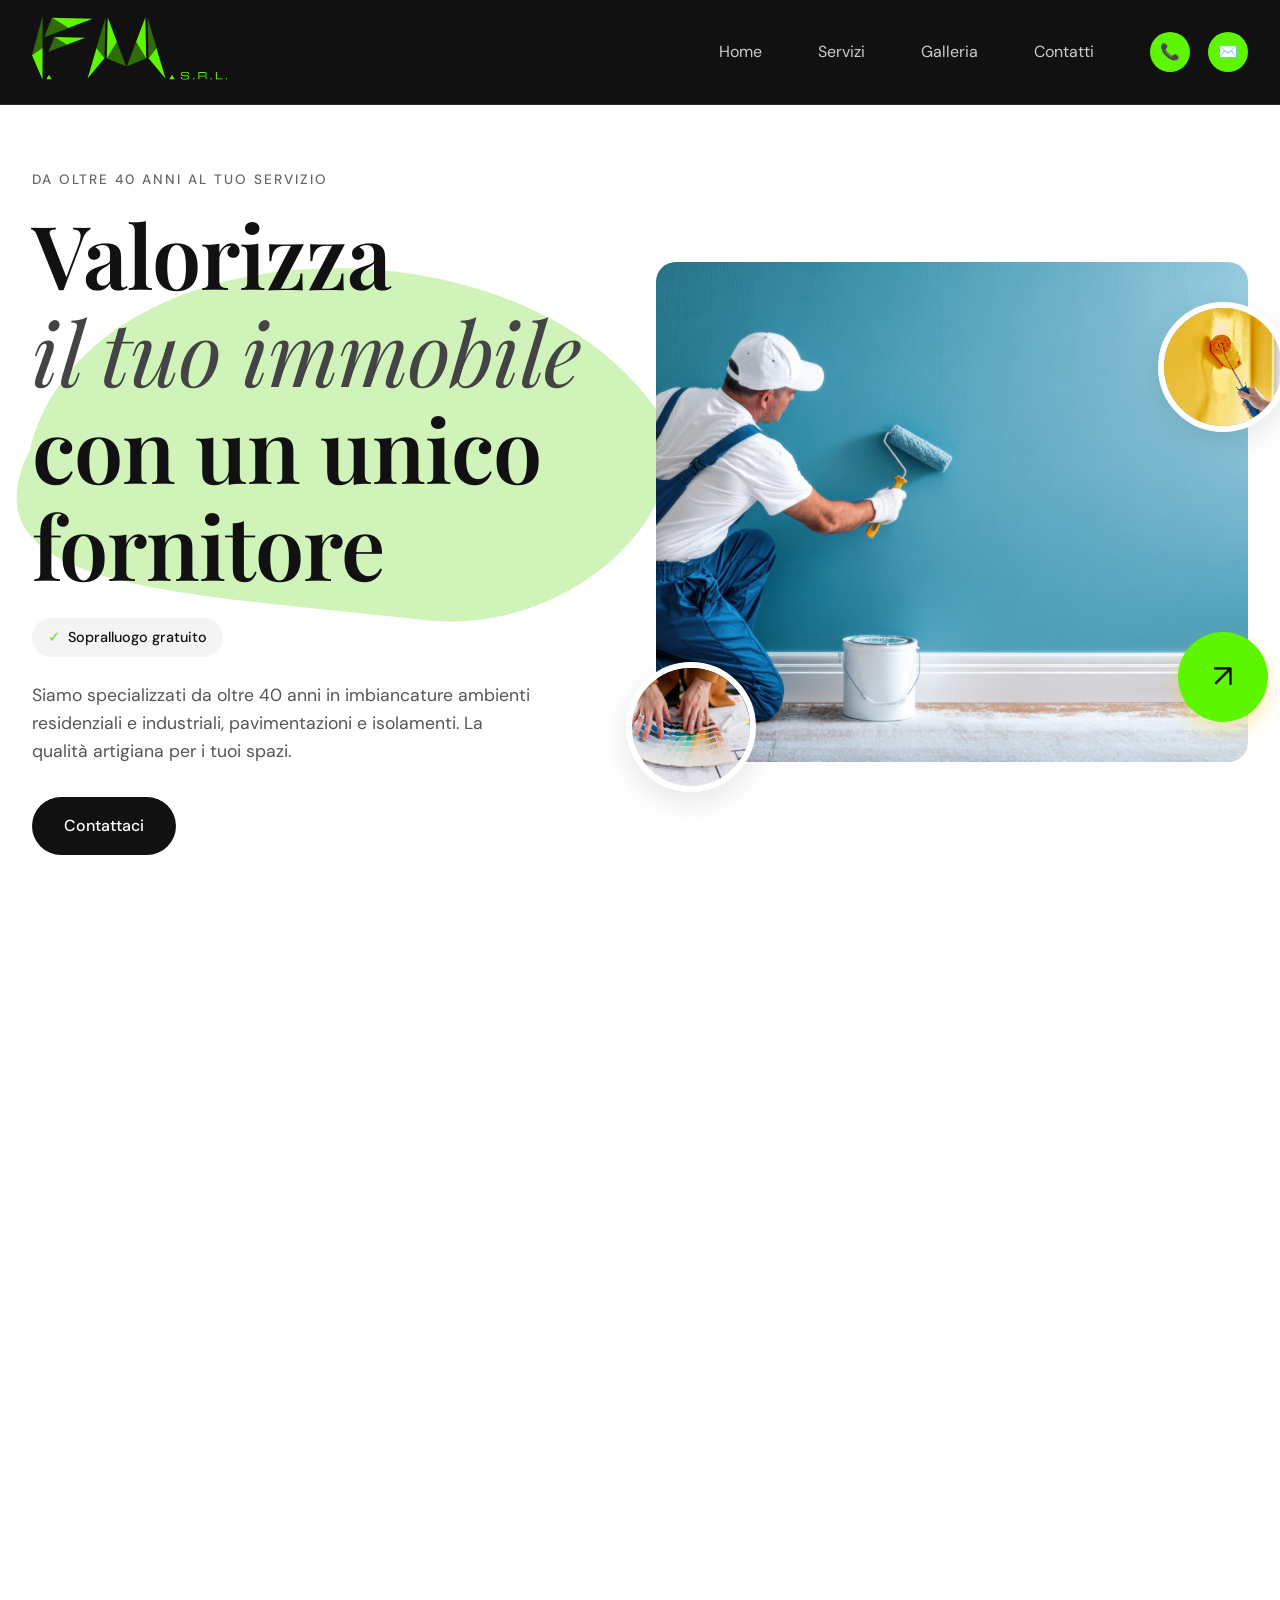
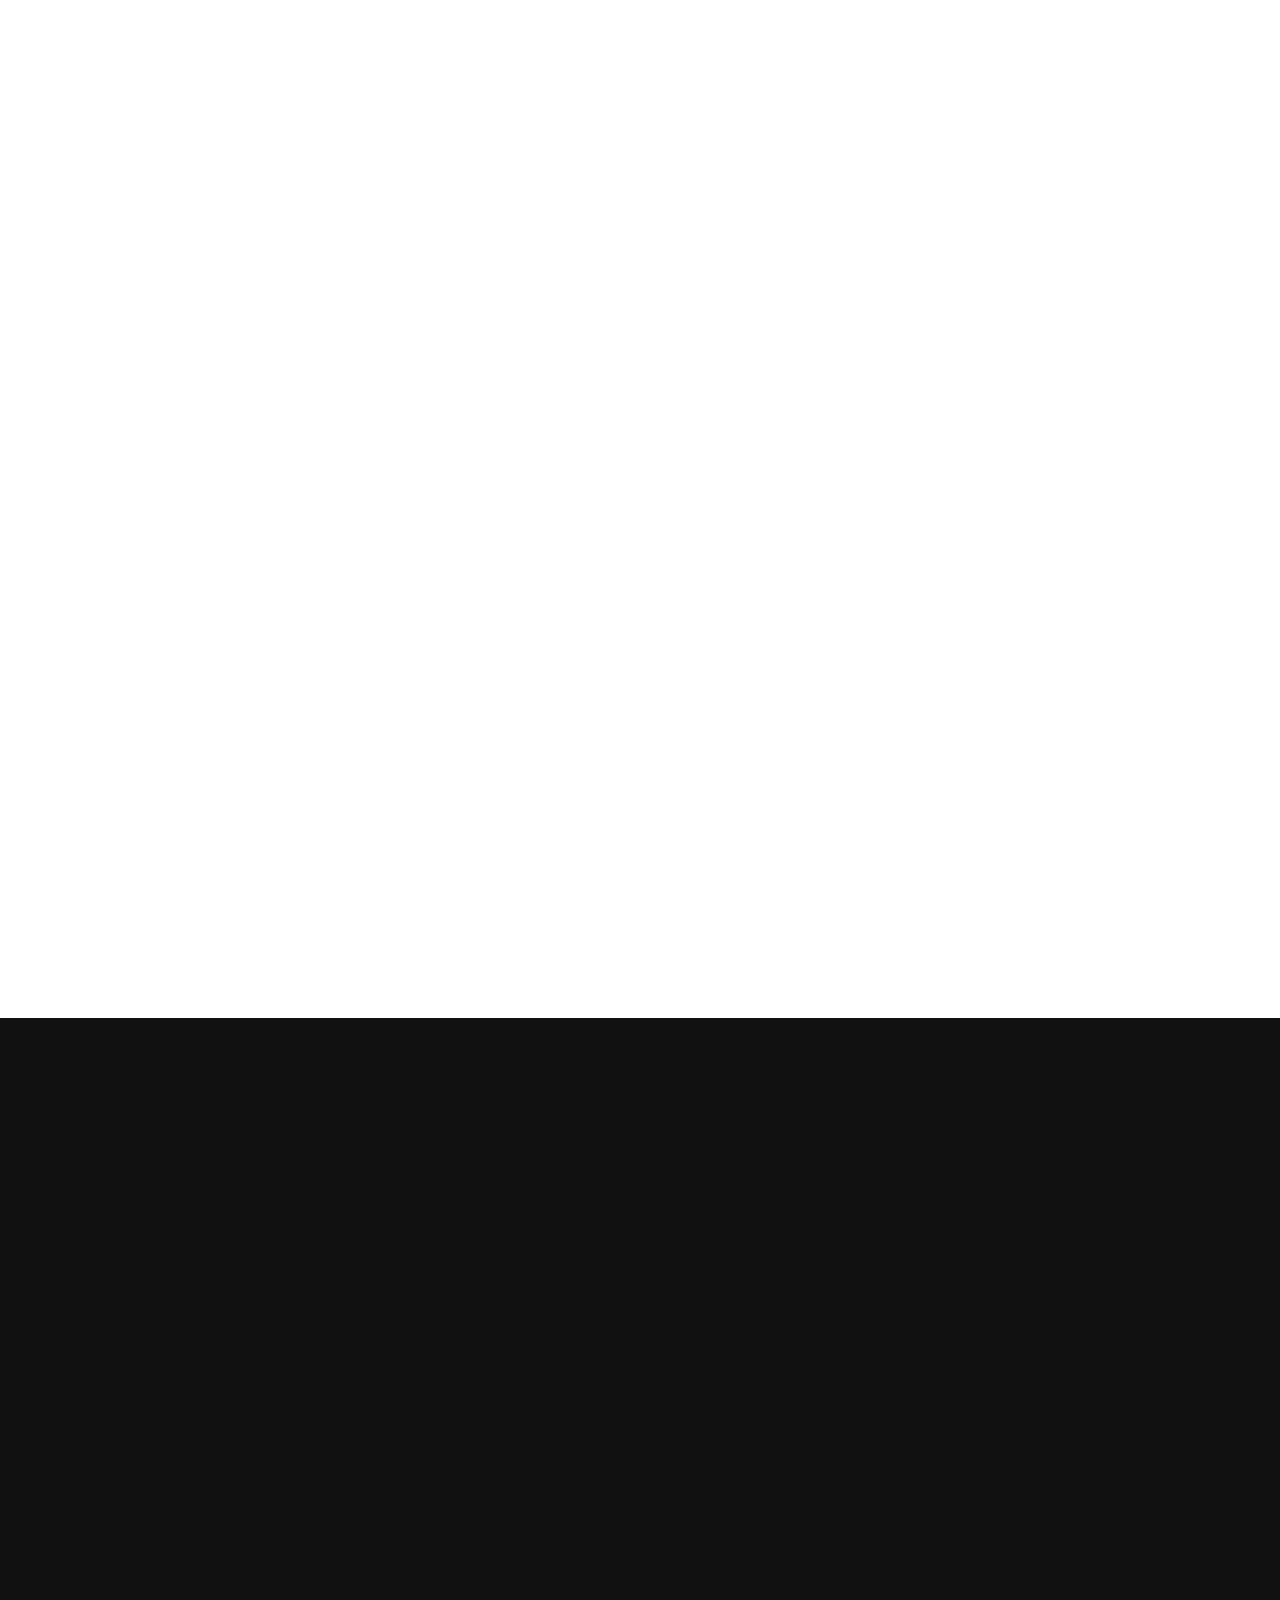
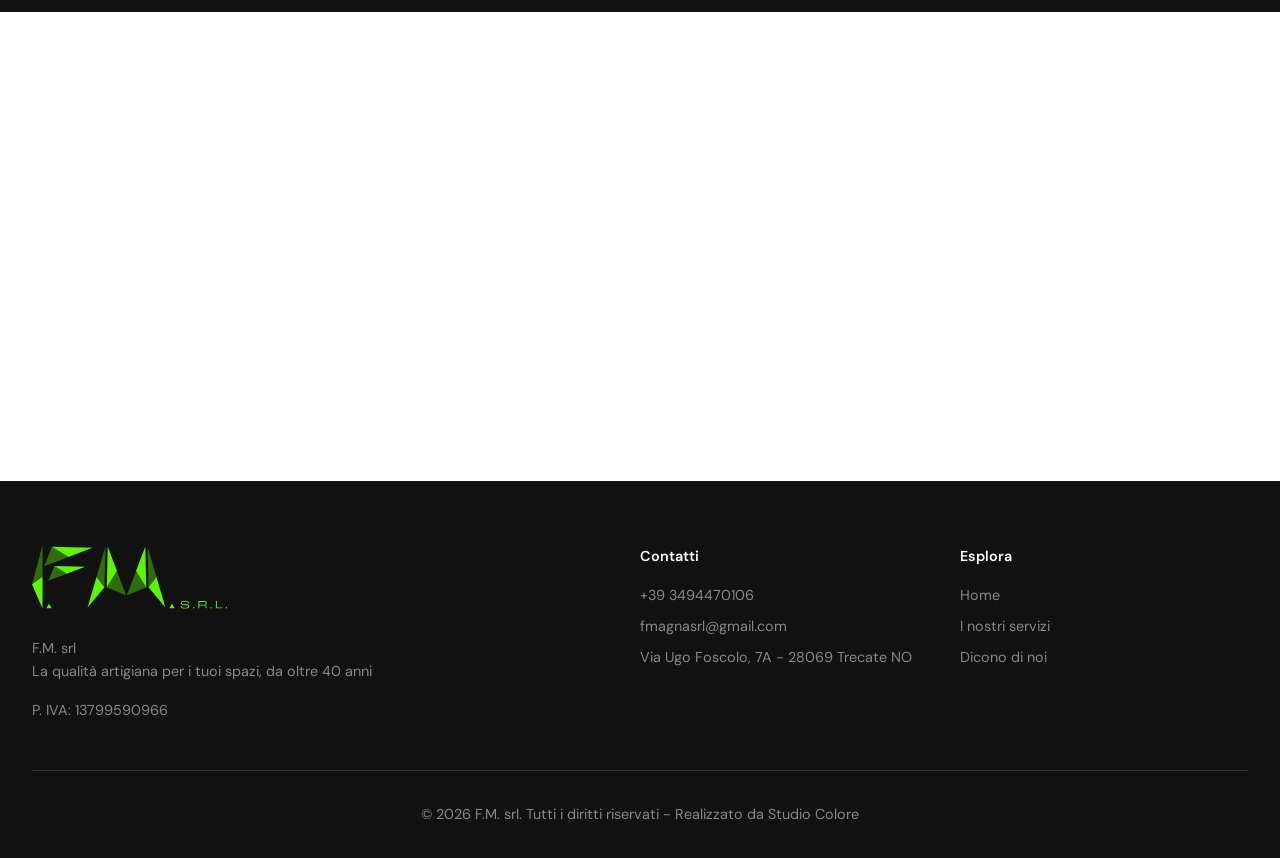
==== index.html @ 077f5f1c "nuovo commit" ====
<!doctype html>
<html lang="it">
  <head>
    <meta charset="UTF-8" />
    <meta name="viewport" content="width=device-width, initial-scale=1.0" />
    <title>F.M. - Ristrutturazioni e Imbiancature</title>
    <!-- Favicon standard (browser tab + bookmark) -->
    <link rel="icon" type="image/png" href="public/favicon.png" sizes="32x32" />
    <link rel="icon" type="image/png" href="public/favicon.png" sizes="16x16" />

    <!-- Fallback legacy -->
    <link rel="shortcut icon" href="public/favicon.png" />

    <!-- Apple iOS (icona quando aggiunto alla Home) -->
    <link rel="apple-touch-icon" href="public/favicon.png" />

    <!-- Apple meta -->
    <meta name="apple-mobile-web-app-capable" content="yes" />
    <meta name="apple-mobile-web-app-status-bar-style" content="default" />
    <meta name="apple-mobile-web-app-title" content="FM GROUP" />

    <!-- Android / Chrome -->
    <link
      rel="icon"
      type="image/png"
      sizes="192x192"
      href="public/favicon.png"
    />
    <link
      rel="icon"
      type="image/png"
      sizes="512x512"
      href="public/favicon.png"
    />

    <!-- Theme color (barra browser mobile) -->
    <meta name="theme-color" content="#ffffff" />

    <link rel="og" href="public/favicon.png" />

    <link rel="preconnect" href="https://fonts.googleapis.com" />
    <link rel="preconnect" href="https://fonts.gstatic.com" crossorigin />
    <link
      href="https://fonts.googleapis.com/css2?family=DM+Sans:opsz,wght@9..40,400;500;700&family=Playfair+Display:ital,wght@0,400;0,600;0,700;1,400;1,600&display=swap"
      rel="stylesheet"
    />
    <link rel="stylesheet" href="style.css" />
  </head>
  <body>
    <nav>
      <div class="container nav-inner">
        <a href="">
          <img src="public/logo.svg" style="height: 64px" />
        </a>

        <button class="menu-toggle" id="menu-toggle" aria-label="Apri menu">
          <span></span>
          <span></span>
          <span></span>
        </button>

        <div class="nav-content" id="nav-content">
          <ul class="nav-links">
            <li><a href="">Home</a></li>
            <li><a href="#servizi">Servizi</a></li>
            <li><a href="galleria/">Galleria</a></li>
            <li><a href="contatti/">Contatti</a></li>
          </ul>
          <div class="nav-contact">
            <a href="tel:+393494470106" class="icon-link" aria-label="Chiama"
              >📞</a
            >
            <a
              href="mailto:fmagnasrl@gmail.com"
              class="icon-link"
              aria-label="Email"
              >✉️</a
            >
          </div>
        </div>
      </div>
    </nav>

    <header class="hero" id="home">
      <div class="container hero-grid">
        <div class="hero-content fade-in-up">
          <svg
            class="brushstroke"
            viewBox="0 0 500 300"
            xmlns="http://www.w3.org/2000/svg"
          >
            <path
              fill="var(--mint)"
              d="M40,150 C80,-10 380,-20 480,120 C520,180 430,280 320,270 C150,250 -10,250 40,150 Z"
              opacity="0.4"
            />
          </svg>

          <span class="label">Da oltre 40 anni al tuo servizio</span>
          <h1>
            Valorizza<br /><i>il tuo immobile</i><br />con un unico fornitore
          </h1>

          <div class="badge">
            <span class="badge-check">✓</span> Sopralluogo gratuito
          </div>

          <p class="hero-sub">
            Siamo specializzati da oltre 40 anni in imbiancature ambienti
            residenziali e industriali, pavimentazioni e isolamenti. La qualità
            artigiana per i tuoi spazi.
          </p>

          <a href="#contatti" class="btn">Contattaci</a>
        </div>

        <div
          class="hero-image-wrapper fade-in-up"
          style="transition-delay: 0.2s"
        >
          <img
            src="public/hero-main.jpg"
            alt="Imbianchino al lavoro"
            class="hero-img-main"
            loading="lazy"
          />

          <img
            src="public/image-circle.jpg"
            alt="Pennelli da pittura"
            class="circle-img circle-1"
            loading="lazy"
          />
          <img
            src="public/hero-main-2.jpg"
            alt="Mazzette colori"
            class="circle-img circle-2"
            loading="lazy"
          />

          <a href="#servizi" class="cta-circle">↗</a>
        </div>
      </div>
    </header>

    <section class="services section-padding" id="servizi">
      <div class="container">
        <span class="label fade-in-up">Le nostre competenze</span>
        <h2
          class="serif fade-in-up"
          style="font-size: 2.5rem; margin-bottom: 1rem"
        >
          Servizi su misura per te
        </h2>

        <div class="services-grid">
          <div class="service-card fade-in-up" style="transition-delay: 0.1s">
            <img
              src="public/imbiancamenti.jpeg"
              alt="Imbiancature interni e esterni"
              style="
                display: block;
                width: 100%;
                aspect-ratio: 16/ 9;
                object-fit: cover;
                border-radius: 8px;
                margin-bottom: 1rem;
              "
            />
            <h3>Imbiancature interni e esterni</h3>
            <p>
              Estetica e protezione per abitazioni, uffici e capannoni.
              Utilizziamo vernici di alta qualità e tecniche all'avanguardia.
            </p>
          </div>
          <div class="service-card fade-in-up" style="transition-delay: 0.2s">
            <img
              src="public/resina.jpeg"
              alt="Pavimenti in resina e legno"
              style="
                display: block;
                width: 100%;
                aspect-ratio: 16/ 9;
                object-fit: cover;
                border-radius: 8px;
                margin-bottom: 1rem;
              "
            />
            <h3>Pavimenti in resina e legno</h3>
            <p>
              Legno, laminato o resine all'avanguardia. Soluzioni durevoli ed
              esteticamente perfette per rinnovare ogni ambiente.
            </p>
          </div>
          <div class="service-card fade-in-up" style="transition-delay: 0.3s">
            <img
              src="public/isolamenti.jpeg"
              alt="Cappotti e isolamenti"
              style="
                display: block;
                width: 100%;
                aspect-ratio: 16/ 9;
                object-fit: cover;
                border-radius: 8px;
                margin-bottom: 1rem;
              "
            />
            <h3>Cappotti e isolamenti</h3>
            <p>
              Riduci i consumi e aumenta il comfort abitativo. Interventi mirati
              di isolamento termico e acustico per il massimo risparmio.
            </p>
          </div>
        </div>
      </div>
    </section>

    <section class="how-we-work section-padding">
      <div class="container">
        <h2
          class="serif fade-in-up"
          style="font-size: 3rem; margin-bottom: 1rem"
        >
          Come lavoriamo
        </h2>

        <div class="steps-container">
          <div class="step-row fade-in-up">
            <div class="step-label-col">1</div>
            <div class="step-title-col">
              <img src="public/handshake.svg" alt="Consulenza" loading="lazy" />
              <h3>Sopralluogo gratuito</h3>
            </div>
            <div class="step-desc-col">
              <p>
                Incontriamo i clienti per comprendere a fondo le loro esigenze,
                valutare gli spazi e proporre le migliori soluzioni estetiche e
                funzionali.
              </p>
            </div>
          </div>

          <div class="step-row fade-in-up">
            <div class="step-label-col">2</div>
            <div class="step-title-col">
              <img src="public/paper.svg" alt="Preventivo" loading="lazy" />
              <h3>Preventivo trasparente</h3>
            </div>
            <div class="step-desc-col">
              <p>
                Forniamo una stima dettagliata dei costi e delle tempistiche,
                senza sorprese, garantendo chiarezza fin dal primo documento.
              </p>
            </div>
          </div>

          <div class="step-row fade-in-up">
            <div class="step-label-col">3</div>
            <div class="step-title-col">
              <img src="public/painter.svg" alt="Lavorazione" loading="lazy" />
              <h3>Lavorazione professionale</h3>
            </div>
            <div class="step-desc-col">
              <p>
                Il nostro team di esperti artigiani esegue i lavori utilizzando
                materiali premium e tecniche certificate per un risultato
                durevole.
              </p>
            </div>
          </div>

          <div class="step-row fade-in-up">
            <div class="step-label-col">4</div>
            <div class="step-title-col">
              <img
                src="public/broom.svg"
                alt="Cantiere pulito"
                loading="lazy"
              />
              <h3>Cantiere pulito e puntuale</h3>
            </div>
            <div class="step-desc-col">
              <p>
                Rispettiamo i tempi di consegna concordati e ci assicuriamo di
                lasciare gli ambienti perfettamente puliti e pronti da vivere.
              </p>
            </div>
          </div>
        </div>
      </div>
    </section>

    <section class="testimonials section-padding" id="dicono-di-noi">
      <div class="container">
        <div class="test-header fade-in-up">
          <div>
            <span class="label" style="color: var(--yellow)"
              >Testimonianze</span
            >
            <h2>Oltre 40 anni di soddisfazione</h2>
          </div>
          <div class="carousel-nav">
            <button class="carousel-btn" id="prev-btn">←</button>
            <button class="carousel-btn" id="next-btn">→</button>
          </div>
        </div>

        <div class="carousel-viewport fade-in-up">
          <div class="carousel-track" id="testimonial-track">
            <div class="testimonial-card">
              <div class="test-inner">
                <div class="stars">⭐⭐⭐⭐⭐</div>
                <p class="quote">
                  "Professionalità incredibile. Hanno ristrutturato il nostro
                  ufficio nei tempi stabiliti. Finiture perfette e cantiere
                  lasciato in condizioni immacolate."
                </p>
                <div class="client-info">
                  <img
                    src="https://images.unsplash.com/photo-1500648767791-00dcc994a43e?w=80&auto=format&fit=crop&crop=face"
                    alt="Marco R."
                    loading="lazy"
                  />
                  <h4>Marco R.</h4>
                </div>
              </div>
            </div>
            <div class="testimonial-card">
              <div class="test-inner">
                <div class="stars">⭐⭐⭐⭐⭐</div>
                <p class="quote">
                  "Ho chiamato FM Group per il cappotto termico della mia
                  villetta. Risultato eccellente, personale gentile e sempre
                  disponibile a spiegare i dettagli tecnici."
                </p>
                <div class="client-info">
                  <img
                    src="https://images.unsplash.com/photo-1494790108377-be9c29b29330?w=80&auto=format&fit=crop&crop=face"
                    alt="Giulia B."
                    loading="lazy"
                  />
                  <h4>Giulia B.</h4>
                </div>
              </div>
            </div>
            <div class="testimonial-card">
              <div class="test-inner">
                <div class="stars">⭐⭐⭐⭐⭐</div>
                <p class="quote">
                  "Hanno rifatto tutto il pavimento in resina del nostro locale
                  commerciale. Il lavoro è impeccabile e dona una luce
                  completamente nuova all'ambiente."
                </p>
                <div class="client-info">
                  <img
                    src="https://images.unsplash.com/photo-1507003211169-0a1dd7228f2d?w=80&auto=format&fit=crop&crop=face"
                    alt="Alessandro M."
                    loading="lazy"
                  />
                  <h4>Alessandro M.</h4>
                </div>
              </div>
            </div>
            <div class="testimonial-card">
              <div class="test-inner">
                <div class="stars">⭐⭐⭐⭐⭐</div>
                <p class="quote">
                  "Dall'imbiancatura alle finiture in cartongesso, un unico
                  interlocutore che ha risolto ogni problema. Prezzi onesti e
                  massima trasparenza."
                </p>
                <div class="client-info">
                  <img
                    src="https://images.unsplash.com/photo-1500648767791-00dcc994a43e?w=80&auto=format&fit=crop&crop=face"
                    alt="Luca F."
                    loading="lazy"
                  />
                  <h4>Luca F.</h4>
                </div>
              </div>
            </div>
          </div>
        </div>
      </div>
    </section>

    <section class="closing-cta fade-in-up" id="contatti">
      <div class="container">
        <h2 class="serif">
          Hai un progetto in mente?<br />Partiamo da un sopralluogo gratuito
        </h2>
        <a href="contatti/" class="btn">Contattaci subito</a>
      </div>
    </section>

    <footer>
      <div class="container">
        <div class="footer-grid">
          <div class="footer-brand">
            <a href="" class="footer-logo">
              <img src="public/logo.svg" style="height: 64px" />
            </a>
            <p>
              F.M. srl<br />La qualità artigiana per i tuoi spazi, da oltre 40
              anni
            </p>
            <p style="margin-top: 1rem">P. IVA: 13799590966</p>
          </div>
          <div class="footer-links">
            <h4>Contatti</h4>
            <ul>
              <li><a href="tel:+393494470106">+39 3494470106</a></li>
              <li>
                <a href="mailto:fmagnasrl@gmail.com"
                  >fmagnasrl@gmail.com</a
                >
              </li>
              <li>
                <a
                  href="https://maps.app.goo.gl/CNxugdj95UUibFBq8"
                  target="_blank"
                >
                  Via Ugo Foscolo, 7A - 28069 Trecate NO
                </a>
              </li>
            </ul>
          </div>
          <div class="footer-links">
            <h4>Esplora</h4>
            <ul>
              <li><a href="">Home</a></li>
              <li><a href="#servizi">I nostri servizi</a></li>
              <li><a href="#dicono-di-noi">Dicono di noi</a></li>
            </ul>
          </div>
        </div>
        <div class="footer-bottom">
          <p>
            &copy; 2026 F.M. srl. Tutti i diritti riservati - Realizzato da
            <a href="https://www.studiocolore.it" target="_blank"
              >Studio Colore</a
            >
          </p>
        </div>
      </div>
    </footer>

    <script src="script.js"></script>
  </body>
</html>
---- style.css ----
:root {
  --yellow: #5ef500;
  --black: #111111;
  --mint: hsl(97, 70%, 60%);
  --gray: #f4f4f4;
  --white: #ffffff;
  --font-heading: "Playfair Display", serif;
  --font-body: "DM Sans", sans-serif;
  --transition: all 0.3s ease;
}

* {
  margin: 0;
  padding: 0;
  box-sizing: border-box;
}

html {
  scroll-behavior: smooth;
}

body {
  font-family: var(--font-body);
  color: var(--black);
  background-color: var(--white);
  line-height: 1.6;
  overflow-x: hidden;
}

a {
  text-decoration: none;
  color: inherit;
}

ul {
  list-style: none;
}

/* Typography */
h1,
h2,
h3,
h4,
.serif {
  font-family: var(--font-heading);
  font-weight: 600;
}
h2 {
  line-height: 1;
}
h3 {
  line-height: 1.3;
}

.label {
  text-transform: uppercase;
  letter-spacing: 2px;
  font-size: 0.85rem;
  color: #666;
  font-weight: 500;
  margin-bottom: 1rem;
  display: block;
}

/* Buttons & Badges */
.btn {
  display: inline-block;
  padding: 1rem 2rem;
  background-color: var(--black);
  color: var(--white);
  border-radius: 50px;
  font-weight: 500;
  transition: var(--transition);
  cursor: pointer;
  border: none;
}

.btn:hover {
  background-color: #333;
  transform: translateY(-2px);
}

.badge {
  display: inline-flex;
  align-items: center;
  gap: 0.5rem;
  background-color: var(--gray);
  padding: 0.5rem 1rem;
  border-radius: 50px;
  font-size: 0.9rem;
  font-weight: 500;
}

.badge-check {
  color: var(--mint);
  font-weight: bold;
}

/* Layout Utility */
.container {
  max-width: 1300px;
  margin: 0 auto;
  padding: 0 2rem;
}

.section-padding {
  padding: 3rem 0;
}

/* Animations */
.fade-in-up {
  opacity: 0;
  transform: translateY(30px);
  transition:
    opacity 0.8s ease-out,
    transform 0.8s ease-out;
}

.fade-in-up.is-visible {
  opacity: 1;
  transform: translateY(0);
}

/* 1. NAVBAR */
nav {
  padding: 1rem 0;
  border-bottom: 1px solid #2a2a2a;
  background-color: var(--black);
  position: sticky;
  top: 0;
  z-index: 100;
}

.nav-inner {
  display: flex;
  justify-content: space-between;
  align-items: center;
}

.logo {
  font-family: var(--font-heading);
  font-size: 1.8rem;
  font-weight: 700;
  letter-spacing: -1px;
  color: var(--white);
}

/* Layout Navigazione (Desktop) */
.nav-content {
  display: flex;
  align-items: center;
  gap: 3.5rem;
}

.nav-links {
  display: flex;
  gap: 3.5rem;
  align-items: center;
  color: #cccccc;
}

.nav-links a {
  color: #cccccc;
  transition: var(--transition);
}

.nav-links a:hover {
  color: var(--white);
}

.nav-contact {
  display: flex;
  gap: 1.125rem;
}

/* Pulsante Hamburger (Nascosto su Desktop) */
.menu-toggle {
  display: none;
  flex-direction: column;
  justify-content: space-between;
  width: 30px;
  height: 20px;
  background: transparent;
  border: none;
  cursor: pointer;
  z-index: 1000;
}

.menu-toggle span {
  width: 100%;
  height: 2px;
  background-color: var(--white);
  transition: all 0.3s ease;
  border-radius: 2px;
}

.icon-link {
  width: 40px;
  height: 40px;
  border-radius: 50%;
  background-color: var(--yellow);
  display: flex;
  align-items: center;
  justify-content: center;
  transition: var(--transition);
  color: var(--white);
}

.icon-link:hover {
  background-color: var(--yellow);
  color: var(--black);
}

/* 2. HERO */
.hero {
  padding: 4rem 0 6rem;
  overflow: hidden;
}

.hero-grid {
  display: grid;
  grid-template-columns: 1fr;
  gap: 4rem;
  align-items: center;
}

.hero-content {
  position: relative;
  z-index: 2;
}

.brushstroke {
  position: absolute;
  top: 10%;
  left: -10%;
  width: 120%;
  height: auto;
  z-index: -1;
  pointer-events: none;
}

.hero h1 {
  font-size: 3.5rem;
  line-height: 1.1;
  margin-bottom: 1.5rem;
  letter-spacing: -1px;
}

.hero h1 i {
  font-weight: 400;
  color: #444;
}

.hero-sub {
  font-size: 1.1rem;
  color: #555;
  margin: 1.5rem 0 2rem;
  max-width: 500px;
}

.hero-image-wrapper {
  position: relative;
  height: 500px;
  z-index: 2;
}

.hero-img-main {
  width: 100%;
  height: 100%;
  object-fit: cover;
  border-radius: 20px;
}

.circle-img {
  position: absolute;
  width: 130px;
  height: 130px;
  border-radius: 50%;
  object-fit: cover;
  border: 6px solid var(--white);
  box-shadow: 0 10px 30px rgba(0, 0, 0, 0.1);
}

.circle-1 {
  bottom: -30px;
  left: -30px;
}

.circle-2 {
  top: 40px;
  right: -40px;
}

.cta-circle {
  position: absolute;
  bottom: 40px;
  right: -20px;
  width: 90px;
  height: 90px;
  background-color: var(--yellow);
  border-radius: 50%;
  display: flex;
  align-items: center;
  justify-content: center;
  font-size: 2rem;
  text-decoration: none;
  color: var(--black);
  transition: var(--transition);
  box-shadow: 0 10px 20px rgba(245, 200, 0, 0.3);
}

.cta-circle:hover {
  transform: scale(1.1) rotate(15deg);
}

/* 3. WHO WE ARE */
.who-we-are {
  border-top: 1px solid #eaeaea;
}

.stats-grid {
  display: grid;
  grid-template-columns: 1fr;
  gap: 3rem;
}

.who-text p {
  font-size: 1.1rem;
  color: #444;
  margin-bottom: 1rem;
}

.stats-number {
  font-family: var(--font-heading);
  font-size: 6rem;
  line-height: 1;
  color: var(--yellow);
  margin-bottom: 0.5rem;
}

/* 4. SERVICES */
.services-grid {
  display: grid;
  grid-template-columns: 1fr;
  gap: 1.5rem;
  margin-top: 3rem;
}

.service-card {
  background-color: var(--gray);
  padding: 2.5rem 2rem;
  border-radius: 16px;
  transition: var(--transition);
  flex: 1;
}

.service-card:hover {
  background-color: var(--mint);
  transform: translateY(-5px);
}

.service-icon {
  font-size: 2.5rem;
  margin-bottom: 1.5rem;
  display: block;
}

.service-card h3 {
  font-size: 1.4rem;
  margin: 1rem 0;
}

.service-card p {
  color: #555;
  font-size: 0.95rem;
}

.service-badge {
  display: inline-flex;
  align-items: center;
  gap: 0.4rem;
  font-size: 0.8rem;
  background: rgba(255, 255, 255, 0.7);
  padding: 0.3rem 0.8rem;
  border-radius: 20px;
}

.service-badge span {
  color: #008b74;
}

/* 5. FULL WIDTH IMAGE */
/* .full-width-band {
  width: 100%;
  height: 400px;
  margin: 4rem 0;
}

.full-width-band img {
  width: 100%;
  height: 100%;
  object-fit: cover;
} */

/* 6. HOW WE WORK */
.steps-container {
  margin-top: 3rem;
}

.step-row {
  display: grid;
  grid-template-columns: 1fr;
  gap: 1.5rem;
  padding: 2.5rem 0;
  border-bottom: 1px solid #eaeaea;
  align-items: center;
}

.step-row:first-child {
  border-top: 1px solid #eaeaea;
}

.step-label-col {
  color: var(--yellow);
  font-size: 5rem;
  font-weight: 600;
}

.step-title-col {
  display: flex;
  align-items: center;
  gap: 1.5rem;
}

.step-title-col img {
  width: 80px;
  height: 80px;
  border-radius: 12px;
  object-fit: cover;
}

.step-title-col h3 {
  font-size: 1.5rem;
}

.step-desc-col p {
  color: #555;
  font-size: 1rem;
}

/* 7. TESTIMONIALS */
.testimonials {
  background-color: var(--black);
  color: var(--white);
  overflow: hidden;
}

.test-header {
  display: flex;
  justify-content: space-between;
  align-items: flex-end;
  margin-bottom: 3rem;
  flex-wrap: wrap;
  gap: 1.5rem;
}

.test-header h2 {
  font-size: 2.5rem;
  color: var(--white);
  min-width: 295px;
}

.carousel-nav {
  display: flex;
  gap: 1rem;
}

.carousel-btn {
  background: transparent;
  border: 1px solid #444;
  color: var(--white);
  width: 45px;
  height: 45px;
  border-radius: 50%;
  cursor: pointer;
  transition: var(--transition);
  display: flex;
  align-items: center;
  justify-content: center;
}

.carousel-btn:hover {
  background: var(--yellow);
  color: var(--black);
  border-color: var(--yellow);
}

.carousel-viewport {
  overflow: hidden;
  width: 100%;
}

.carousel-track {
  display: flex;
  transition: transform 0.5s cubic-bezier(0.25, 1, 0.5, 1);
}

.testimonial-card {
  flex: 0 0 100%;
  padding: 0 1rem;
}

.test-inner {
  background: #1a1a1a;
  padding: 2.5rem;
  border-radius: 16px;
  height: 100%;
}

.stars {
  color: var(--yellow);
  margin-bottom: 1rem;
  letter-spacing: 2px;
}

.quote {
  font-size: 1.1rem;
  font-style: italic;
  margin-bottom: 2rem;
  color: #ccc;
}

.client-info {
  display: flex;
  align-items: center;
  gap: 1rem;
}

.client-info img {
  width: 50px;
  height: 50px;
  border-radius: 50%;
  object-fit: cover;
}

.client-info h4 {
  font-family: var(--font-body);
  font-size: 1rem;
  font-weight: 700;
}

/* 8. CLOSING CTA */
.closing-cta {
  text-align: center;
  padding: 8rem 0;
  background-color: var(--yellow);
}

.closing-cta h2 {
  font-size: 3rem;
  max-width: 800px;
  margin: 0 auto 2.5rem;
  line-height: 1.2;
}

/* 9. FOOTER */
footer {
  background-color: var(--black);
  color: #888;
  padding: 4rem 0 2rem;
  font-size: 0.9rem;
}

.footer-grid {
  display: grid;
  grid-template-columns: 1fr;
  gap: 2rem;
  margin-bottom: 3rem;
}

.footer-logo {
  font-family: var(--font-heading);
  font-size: 2rem;
  color: var(--white);
  font-weight: 700;
  margin-bottom: 1rem;
  display: block;
}

.footer-links h4 {
  color: var(--white);
  margin-bottom: 1rem;
  font-family: var(--font-body);
}

.footer-links ul {
  display: flex;
  flex-direction: column;
  gap: 0.5rem;
}

.footer-links a:hover {
  color: var(--yellow);
}

.footer-bottom {
  border-top: 1px solid #333;
  padding-top: 2rem;
  text-align: center;
}

/* Responsive Breakpoints */
@media (min-width: 768px) {
  .hero h1 {
    font-size: 4.5rem;
  }
  .hero-grid {
    grid-template-columns: 1fr 1fr;
    gap: 2rem;
  }
  .stats-grid {
    grid-template-columns: 1.5fr 1fr;
  }
  .services-grid {
    grid-template-columns: repeat(2, 1fr);
  }
  .step-row {
    grid-template-columns: 1fr 2fr 2fr;
  }
  .step-label-col {
    display: block;
  }
  .testimonial-card {
    flex: 0 0 50%;
  }
  .footer-grid {
    grid-template-columns: 2fr 1fr 1fr;
  }
}

@media (min-width: 1200px) {
  .hero h1 {
    font-size: 5.5rem;
  }
  .services-grid {
    grid-template-columns: repeat(4, 1fr);
  }
  .testimonial-card {
    flex: 0 0 33.333%;
  }
}

@media (max-width: 768px) {
  .step-label-col {
    display: none;
  }
}

/* Breakpoint per Tablet & Mobile (< 992px) */
@media (max-width: 991px) {
  .menu-toggle {
    display: flex;
  }

  .nav-content {
    position: absolute;
    top: 100%;
    left: 0;
    width: 100%;
    background-color: rgba(17, 17, 17, 0.98);
    backdrop-filter: blur(10px);
    flex-direction: column;
    padding: 2rem;
    gap: 2rem;
    border-bottom: 1px solid #2a2a2a;
    box-shadow: 0 10px 15px rgba(0, 0, 0, 0.3);

    /* Stato chiuso */
    opacity: 0;
    visibility: hidden;
    transform: translateY(-10px);
    transition: all 0.3s ease;
  }

  /* Stato aperto attivato dal JS */
  .nav-content.active {
    opacity: 1;
    visibility: visible;
    transform: translateY(0);
  }

  .nav-links {
    flex-direction: column;
    gap: 1.5rem;
    text-align: center;
    font-size: 1.2rem;
  }

  .nav-contact {
    justify-content: center;
    width: 100%;
  }

  /* Animazione dell'icona Hamburger in "X" */
  .menu-toggle.active span:nth-child(1) {
    transform: translateY(9px) rotate(45deg);
  }
  .menu-toggle.active span:nth-child(2) {
    opacity: 0;
  }
  .menu-toggle.active span:nth-child(3) {
    transform: translateY(-9px) rotate(-45deg);
  }
}
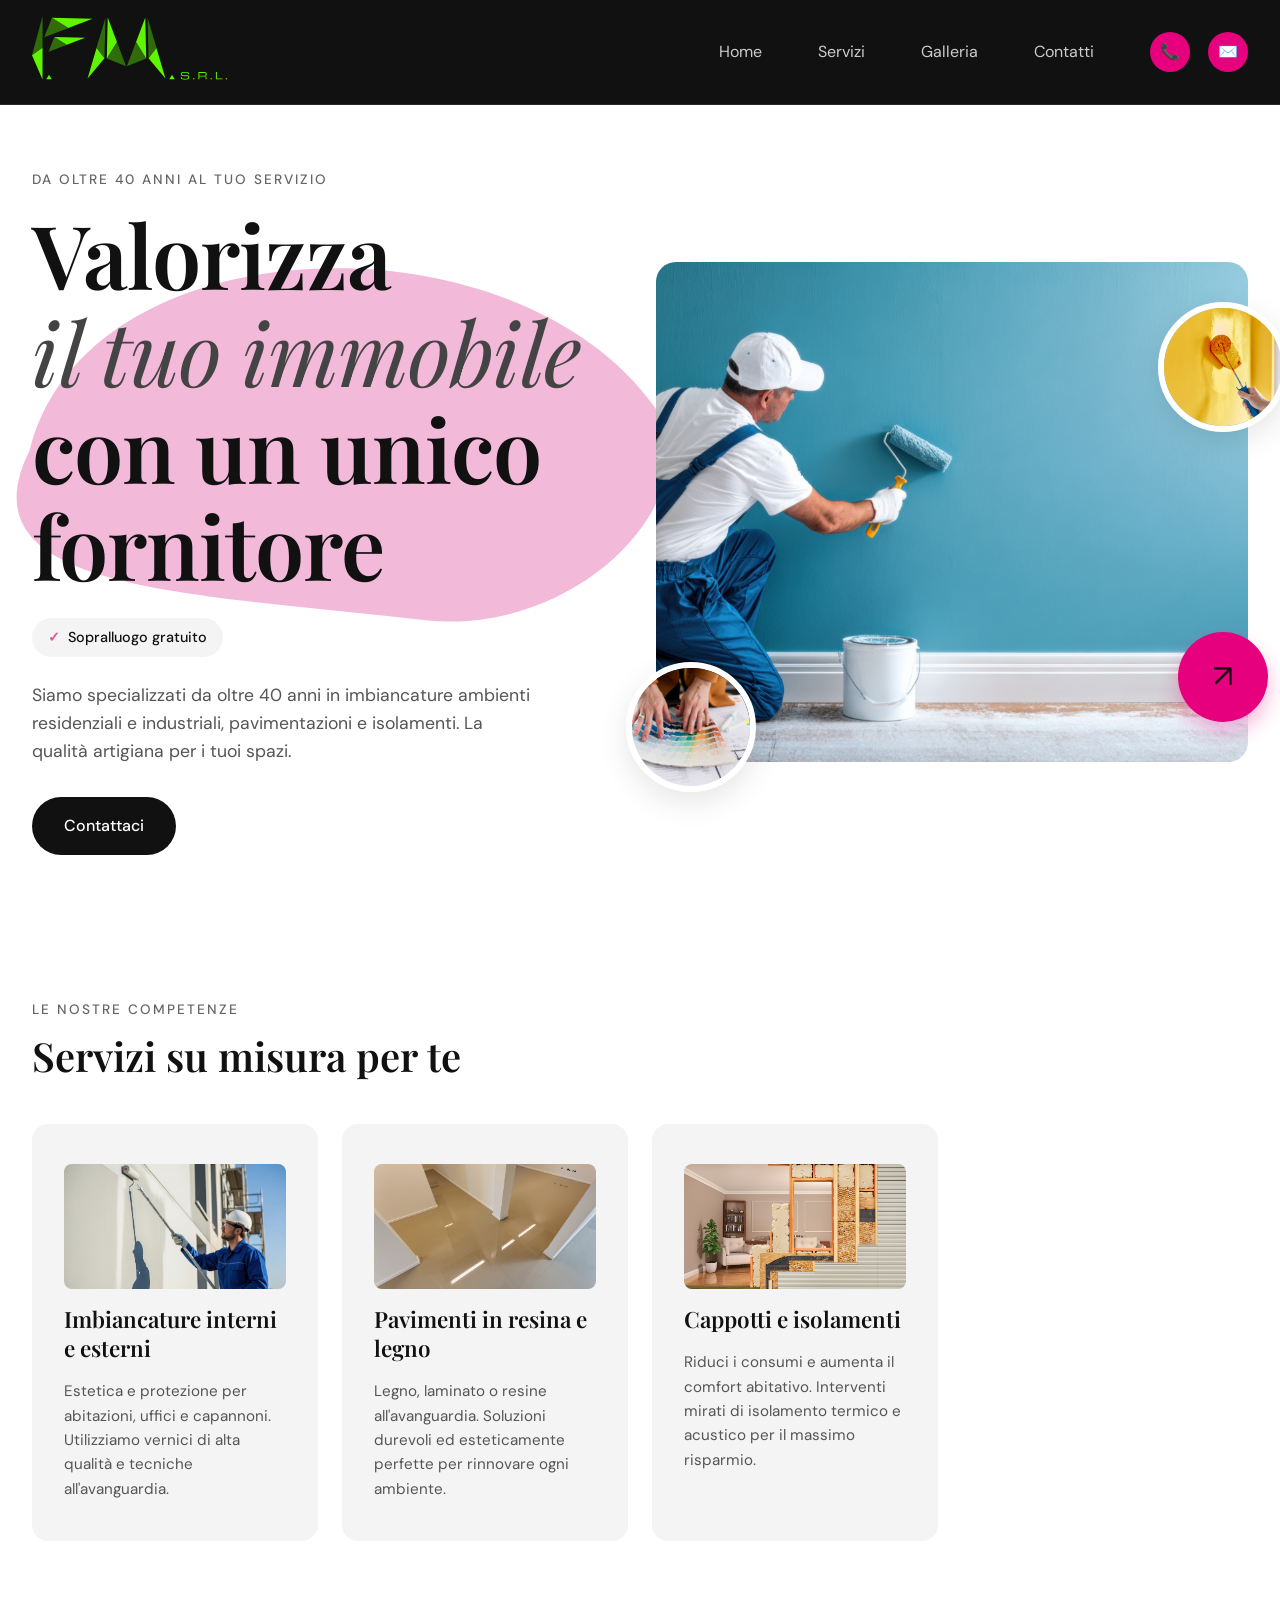
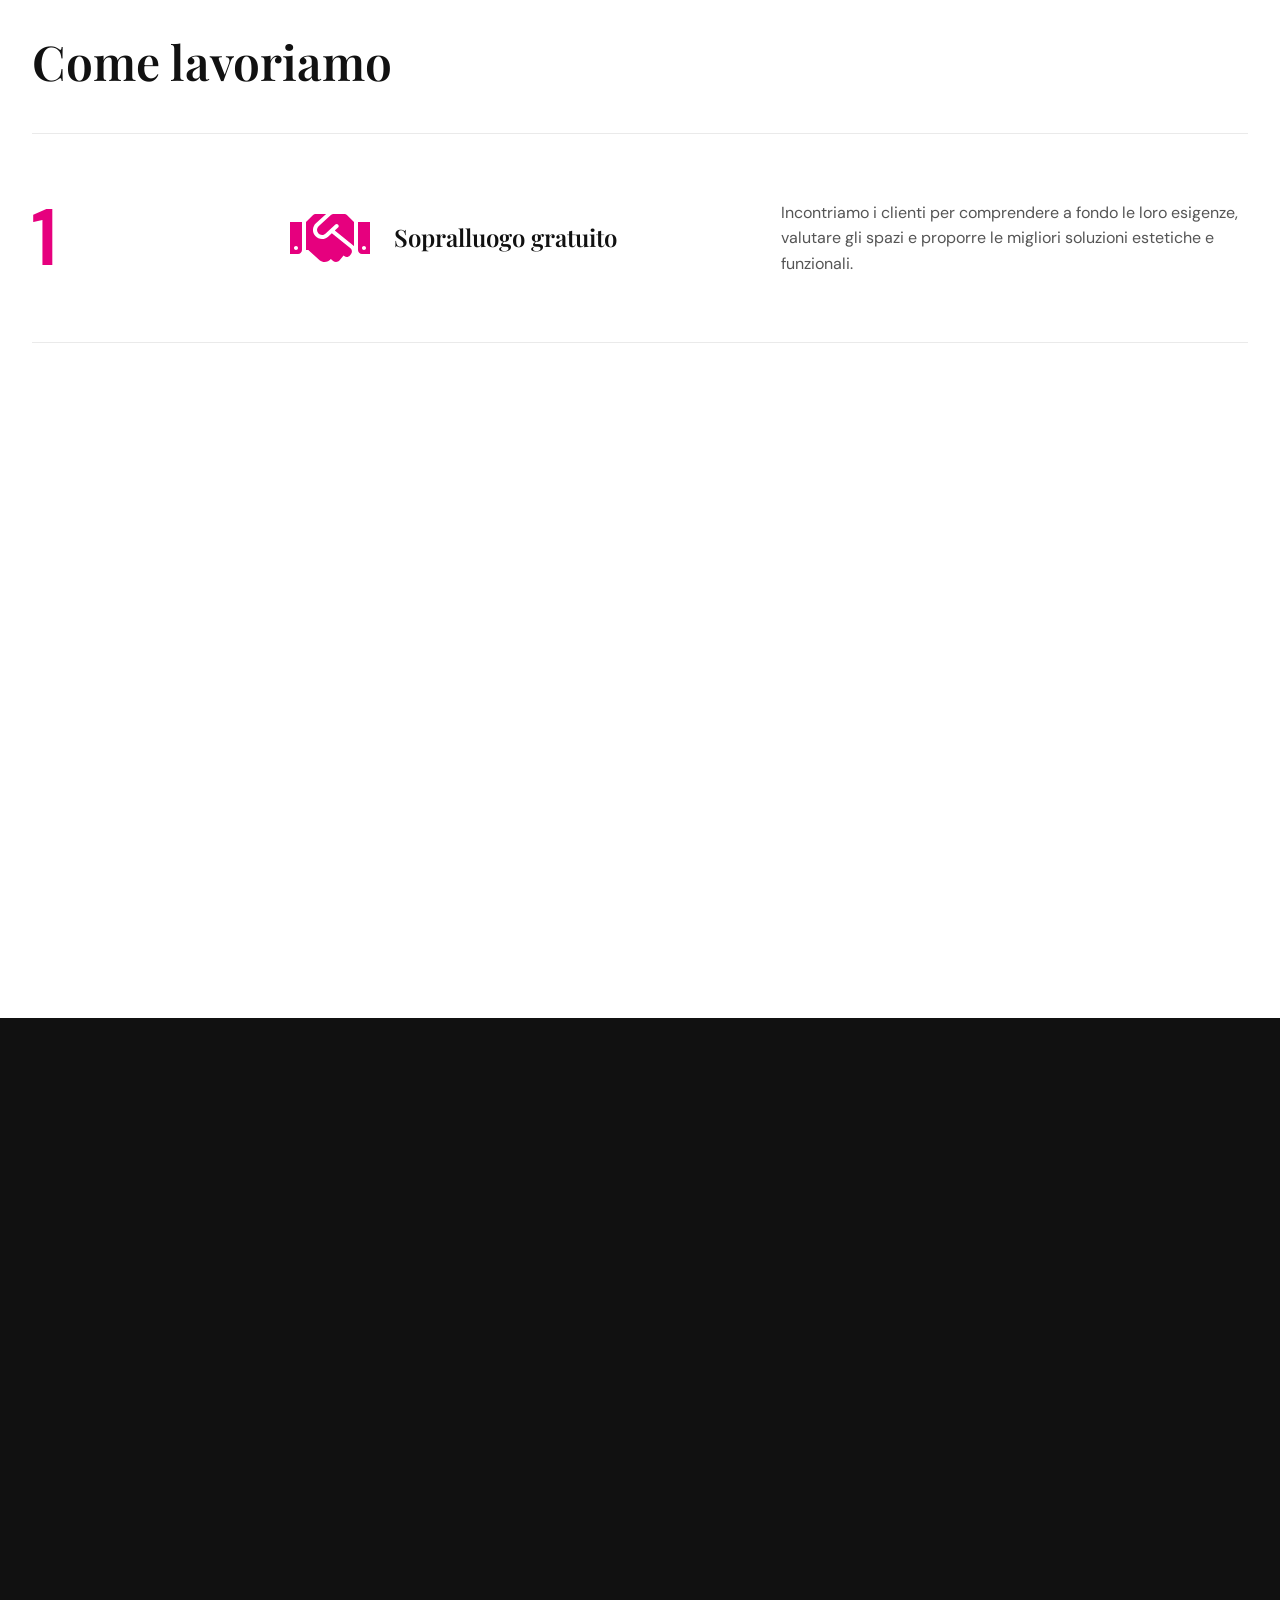
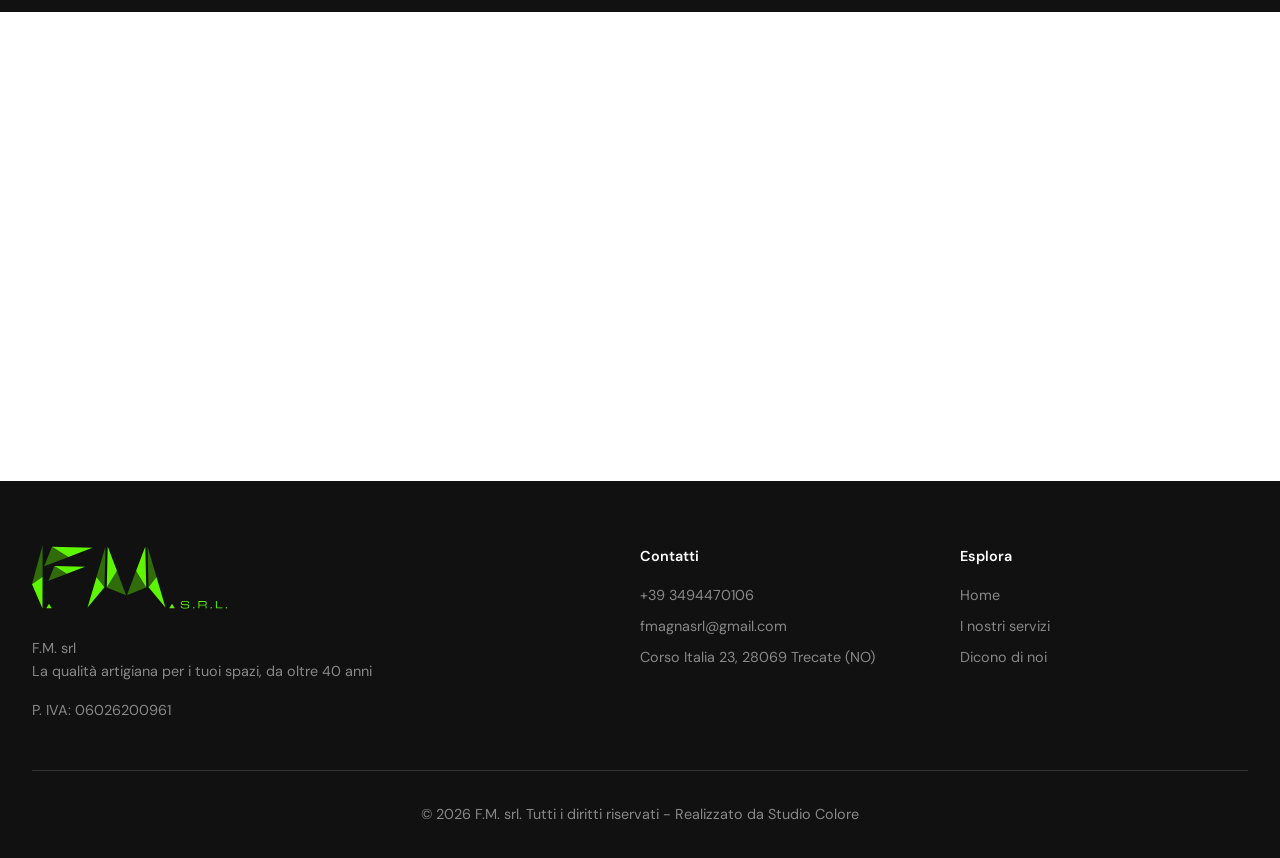
==== commit e564de00: "AGGIORNATO COLORI" ====
--- a/index.html
+++ b/index.html
@@ -404,7 +404,7 @@
               F.M. srl<br />La qualità artigiana per i tuoi spazi, da oltre 40
               anni
             </p>
-            <p style="margin-top: 1rem">P. IVA: 13799590966</p>
+            <p style="margin-top: 1rem">P. IVA: 06026200961</p>
           </div>
           <div class="footer-links">
             <h4>Contatti</h4>
@@ -417,10 +417,10 @@
               </li>
               <li>
                 <a
-                  href="https://maps.app.goo.gl/CNxugdj95UUibFBq8"
+                  href="https://www.google.com/maps/search/?api=1&query=Corso+Italia+23%2C+28069+Trecate+(NO)"
                   target="_blank"
                 >
-                  Via Ugo Foscolo, 7A - 28069 Trecate NO
+                  Corso Italia 23, 28069 Trecate (NO)
                 </a>
               </li>
             </ul>
--- a/style.css
+++ b/style.css
@@ -1,7 +1,7 @@
 :root {
-  --yellow: #5ef500;
+  --yellow: #e6007e;
   --black: #111111;
-  --mint: hsl(97, 70%, 60%);
+  --mint: hsl(327, 70%, 60%);
   --gray: #f4f4f4;
   --white: #ffffff;
   --font-heading: "Playfair Display", serif;
@@ -306,7 +306,7 @@
   text-decoration: none;
   color: var(--black);
   transition: var(--transition);
-  box-shadow: 0 10px 20px rgba(245, 200, 0, 0.3);
+  box-shadow: 0 10px 20px rgba(230, 0, 126, 0.3);
 }
 
 .cta-circle:hover {
@@ -386,7 +386,7 @@
 }
 
 .service-badge span {
-  color: #008b74;
+  color: #8b004c;
 }
 
 /* 5. FULL WIDTH IMAGE */
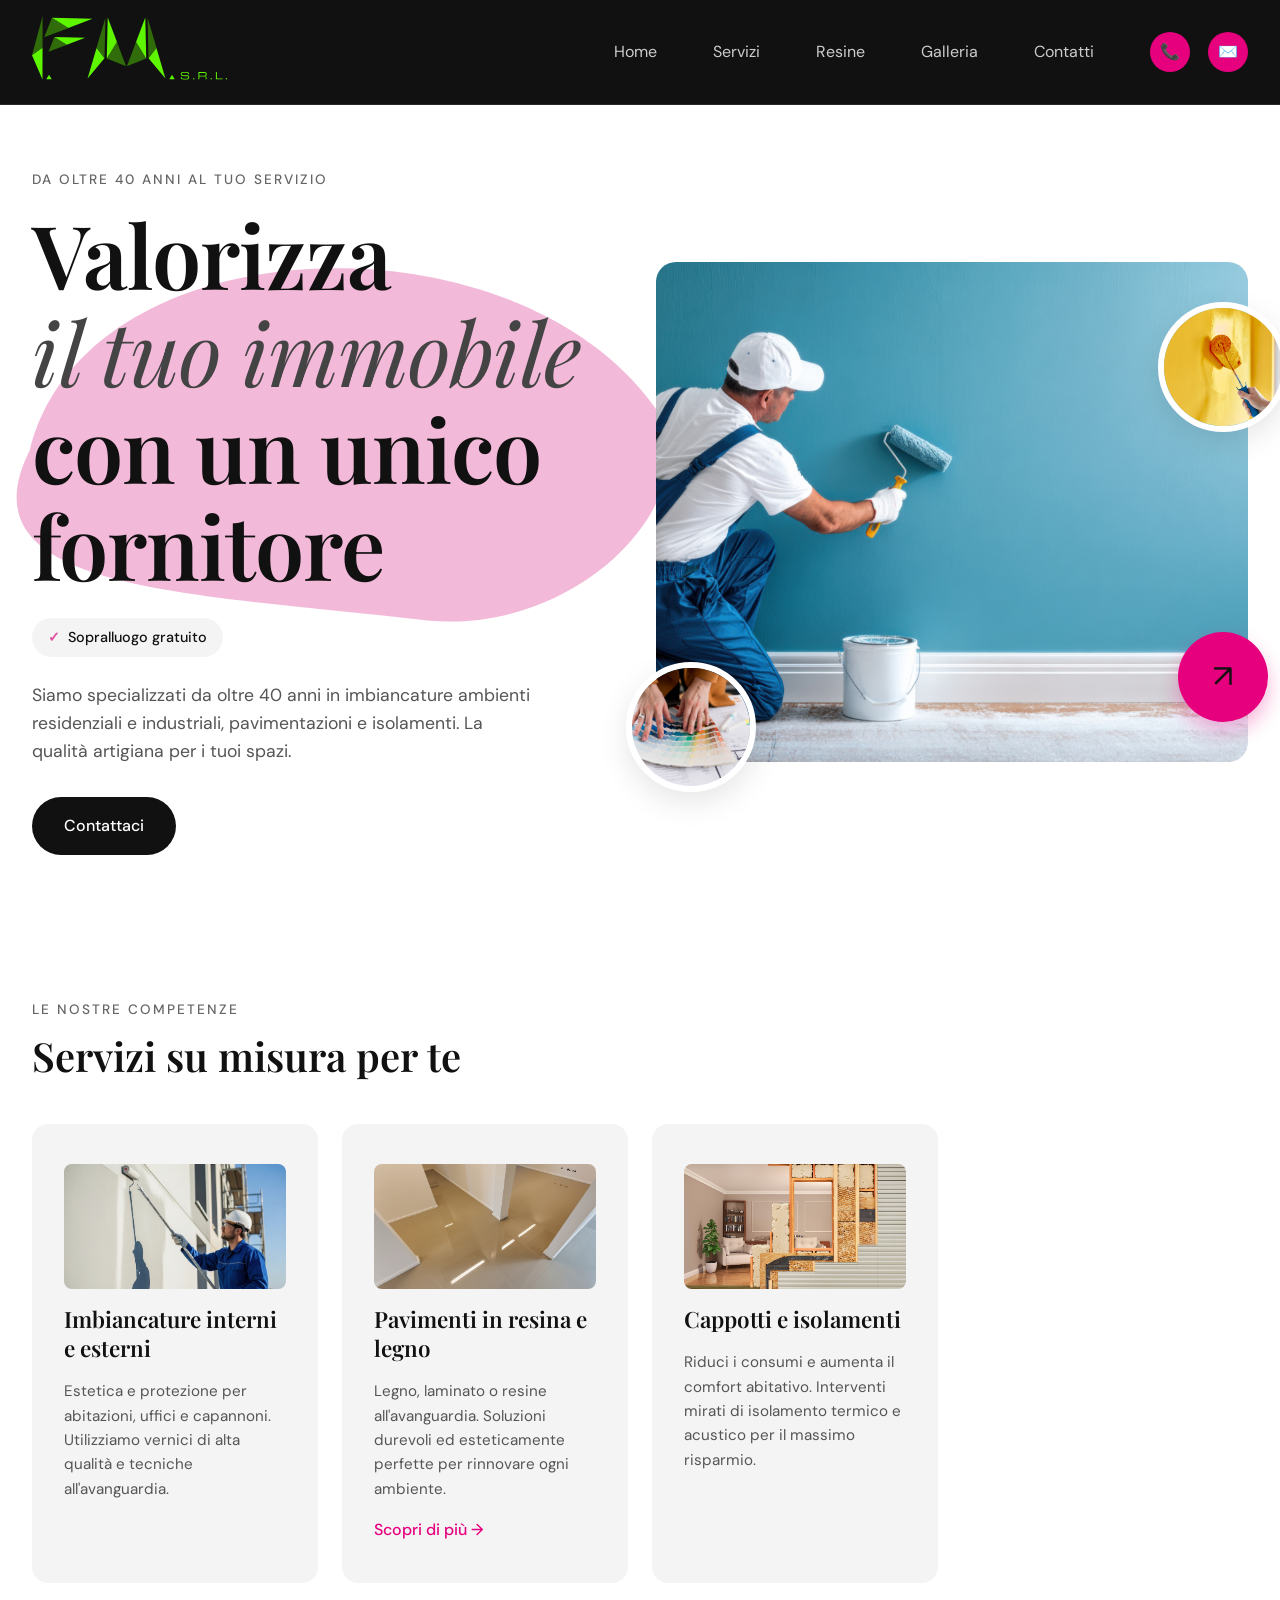
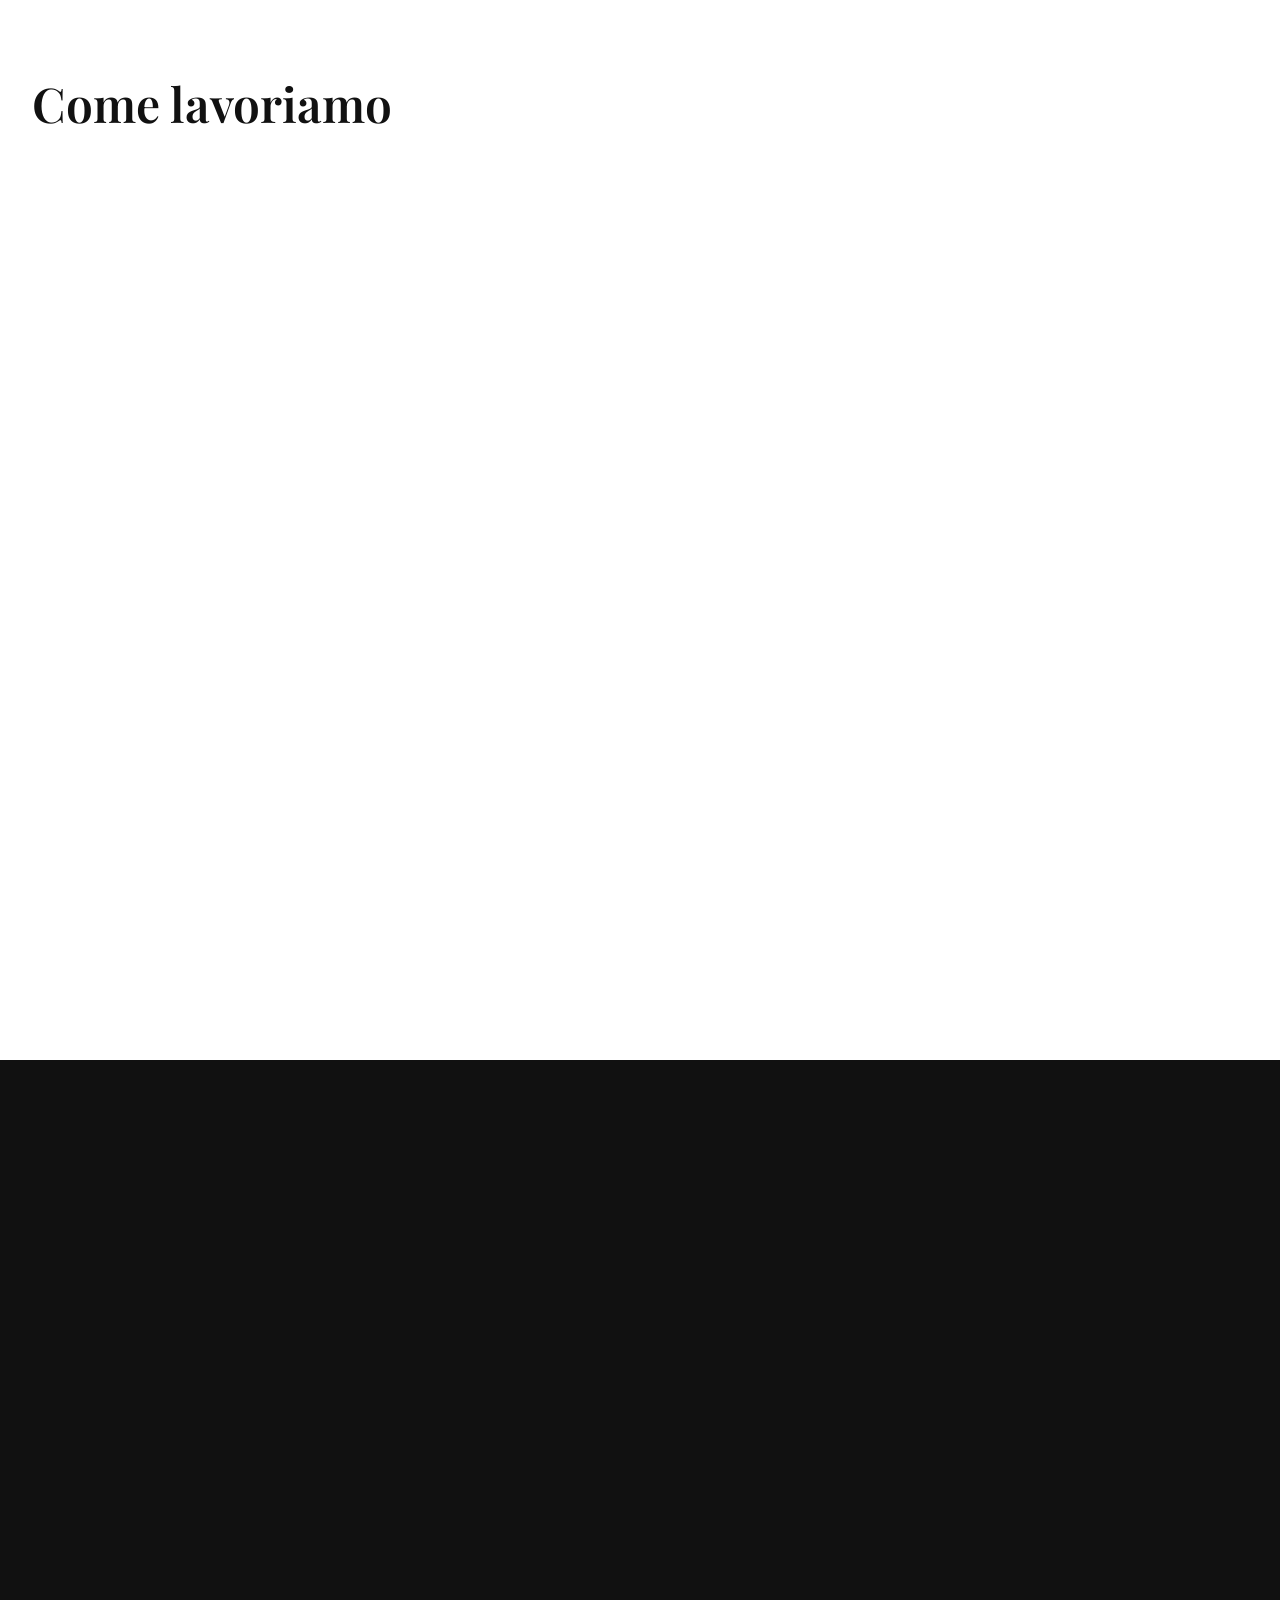
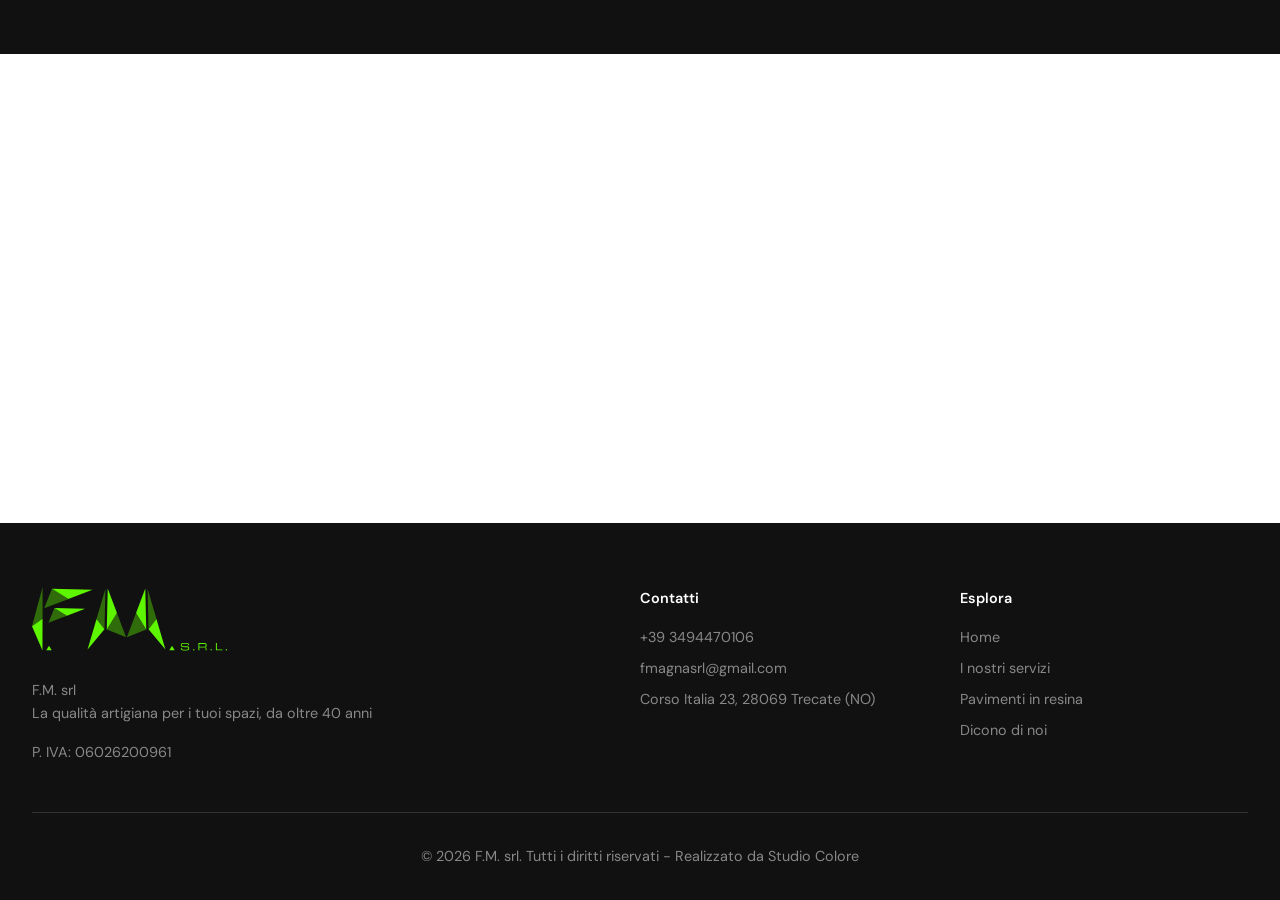
==== commit 60f5690e: "nuova pagina resine" ====
--- a/index.html
+++ b/index.html
@@ -63,6 +63,7 @@
           <ul class="nav-links">
             <li><a href="">Home</a></li>
             <li><a href="#servizi">Servizi</a></li>
+            <li><a href="resine/">Resine</a></li>
             <li><a href="galleria/">Galleria</a></li>
             <li><a href="contatti/">Contatti</a></li>
           </ul>
@@ -173,7 +174,11 @@
               Utilizziamo vernici di alta qualità e tecniche all'avanguardia.
             </p>
           </div>
-          <div class="service-card fade-in-up" style="transition-delay: 0.2s">
+          <a
+            href="resine/"
+            class="service-card fade-in-up"
+            style="transition-delay: 0.2s; display: block; color: inherit"
+          >
             <img
               src="public/resina.jpeg"
               alt="Pavimenti in resina e legno"
@@ -191,7 +196,16 @@
               Legno, laminato o resine all'avanguardia. Soluzioni durevoli ed
               esteticamente perfette per rinnovare ogni ambiente.
             </p>
-          </div>
+            <span
+              style="
+                display: inline-block;
+                margin-top: 1rem;
+                font-weight: 500;
+                color: var(--yellow);
+              "
+              >Scopri di più →</span
+            >
+          </a>
           <div class="service-card fade-in-up" style="transition-delay: 0.3s">
             <img
               src="public/isolamenti.jpeg"
@@ -430,6 +444,7 @@
             <ul>
               <li><a href="">Home</a></li>
               <li><a href="#servizi">I nostri servizi</a></li>
+              <li><a href="resine/">Pavimenti in resina</a></li>
               <li><a href="#dicono-di-noi">Dicono di noi</a></li>
             </ul>
           </div>
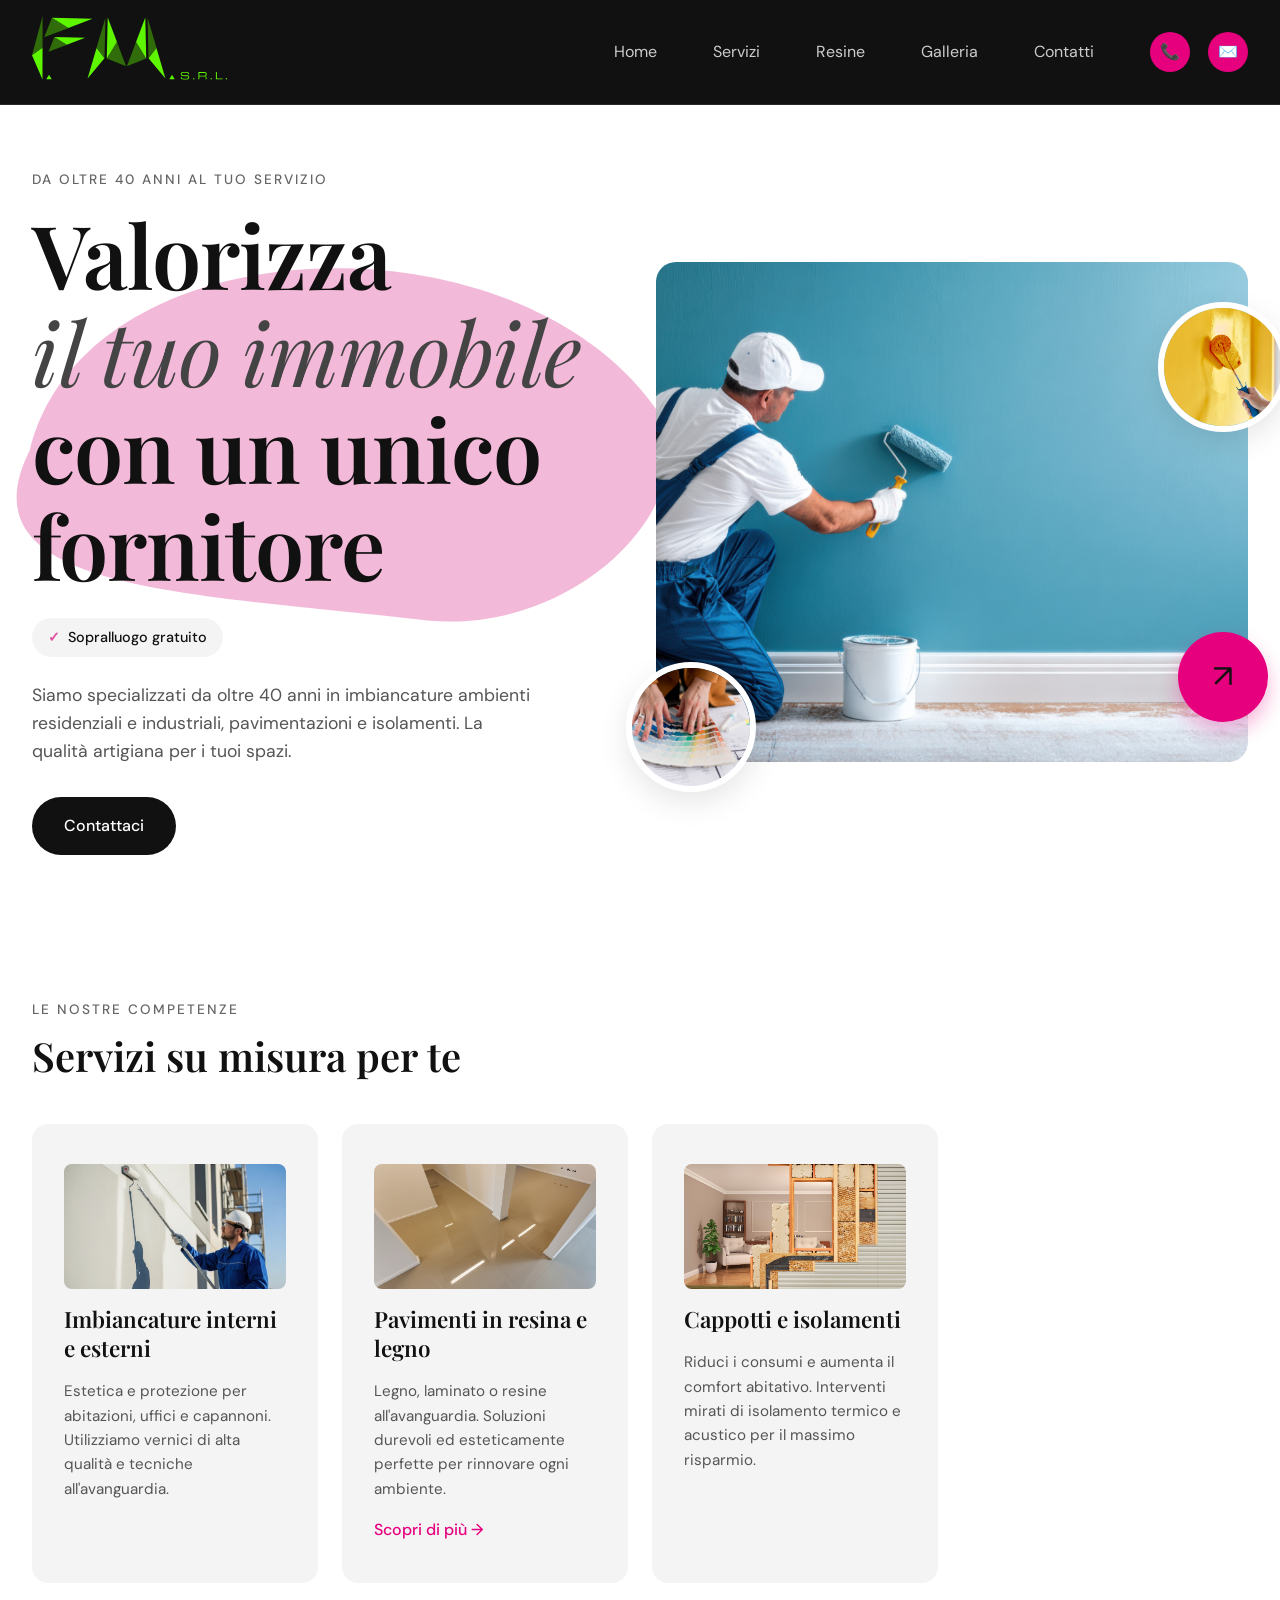
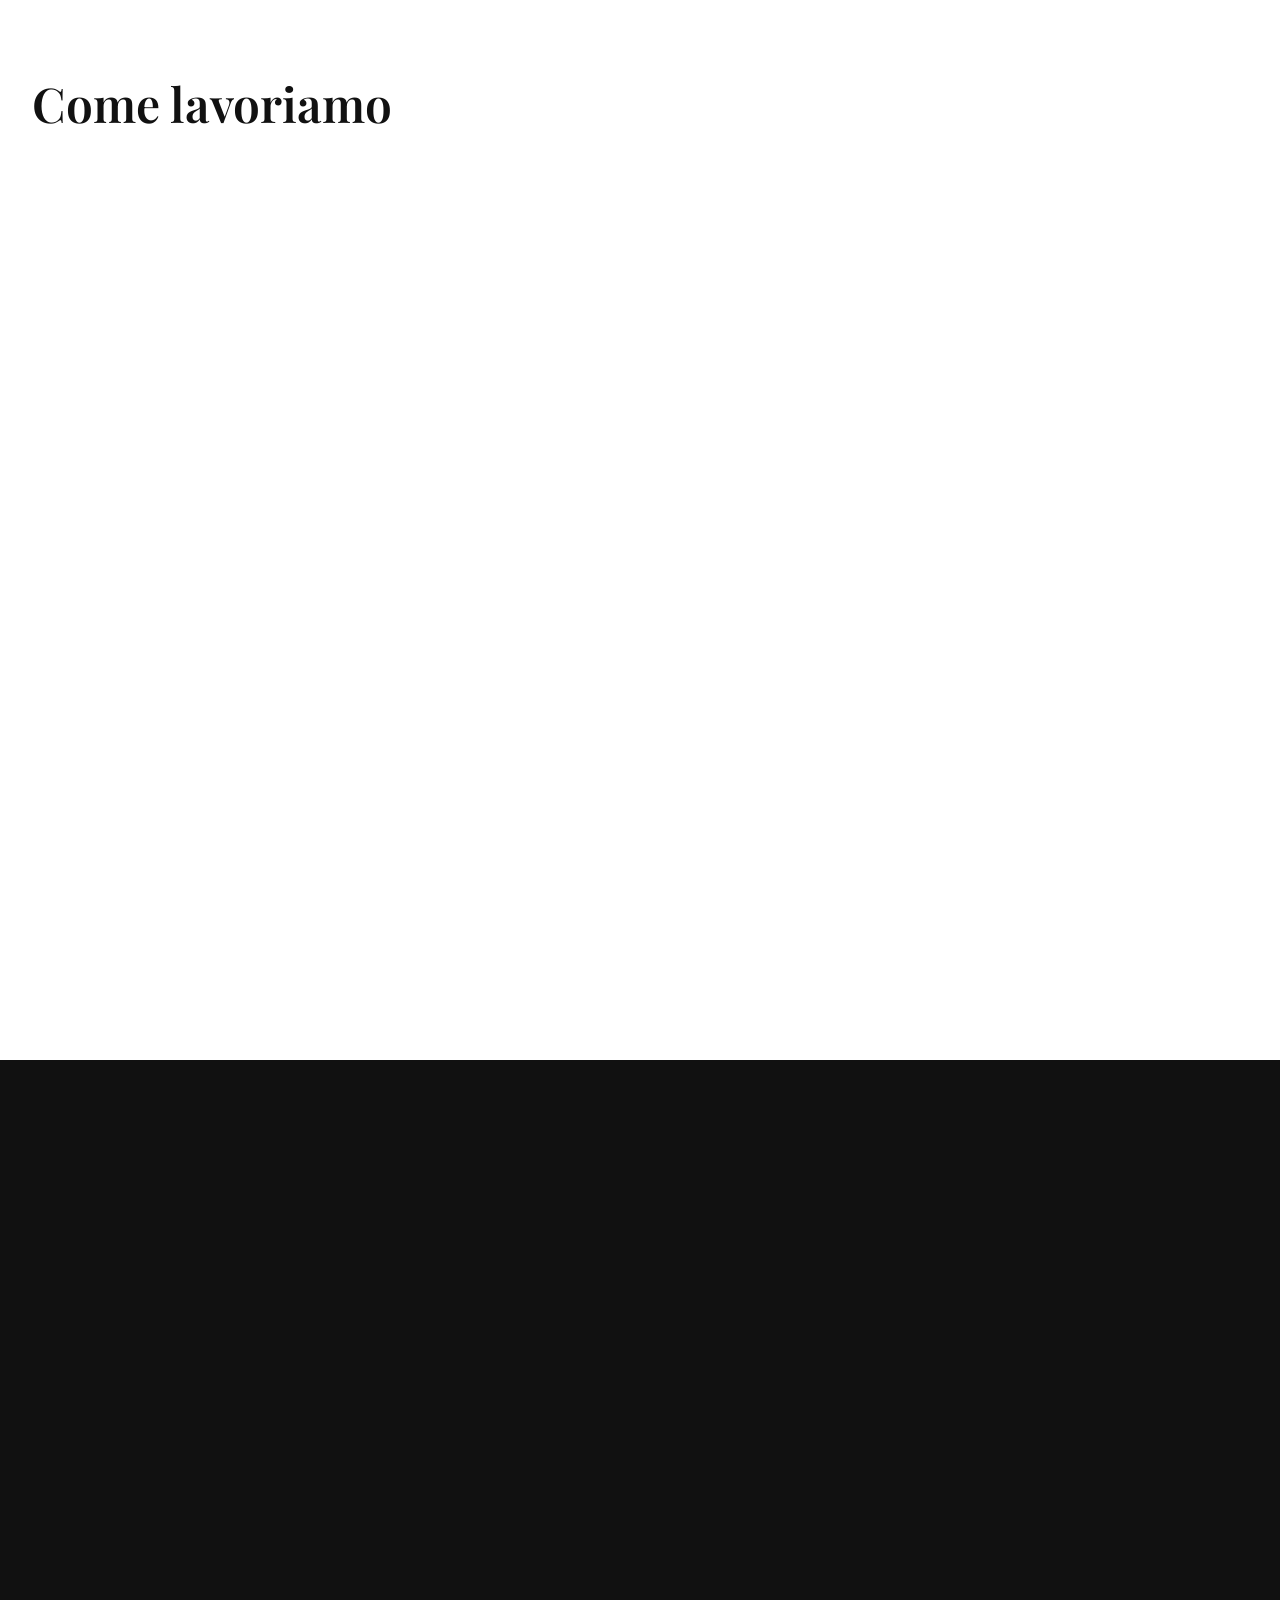
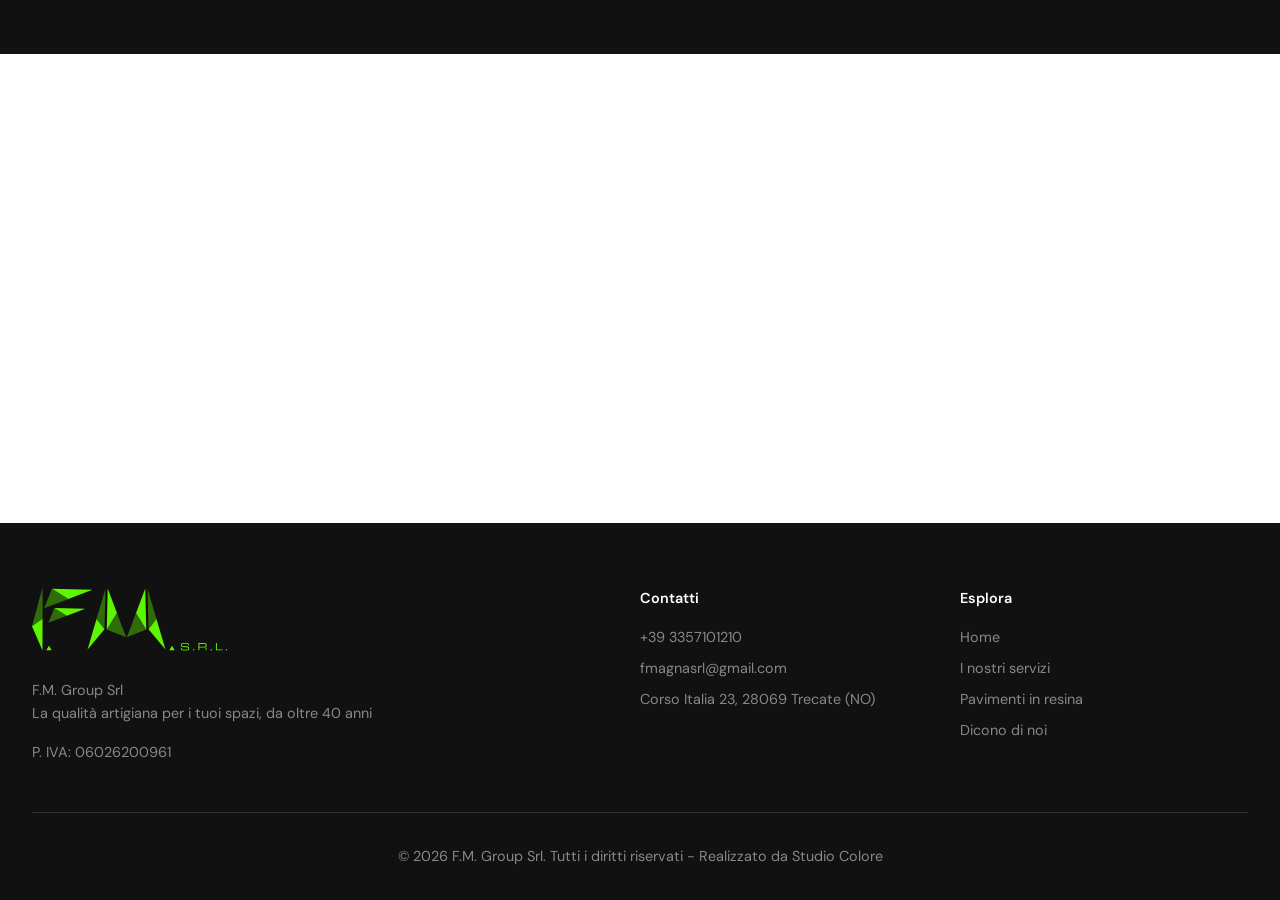
==== commit 116d73aa: "Richesta cliente" ====
--- a/index.html
+++ b/index.html
@@ -3,7 +3,7 @@
   <head>
     <meta charset="UTF-8" />
     <meta name="viewport" content="width=device-width, initial-scale=1.0" />
-    <title>F.M. - Ristrutturazioni e Imbiancature</title>
+    <title>F.M. Group - Ristrutturazioni e Imbiancature</title>
     <!-- Favicon standard (browser tab + bookmark) -->
     <link rel="icon" type="image/png" href="public/favicon.png" sizes="32x32" />
     <link rel="icon" type="image/png" href="public/favicon.png" sizes="16x16" />
@@ -68,7 +68,7 @@
             <li><a href="contatti/">Contatti</a></li>
           </ul>
           <div class="nav-contact">
-            <a href="tel:+393494470106" class="icon-link" aria-label="Chiama"
+            <a href="tel:+393357101210" class="icon-link" aria-label="Chiama"
               >📞</a
             >
             <a
@@ -415,7 +415,7 @@
               <img src="public/logo.svg" style="height: 64px" />
             </a>
             <p>
-              F.M. srl<br />La qualità artigiana per i tuoi spazi, da oltre 40
+              F.M. Group Srl<br />La qualità artigiana per i tuoi spazi, da oltre 40
               anni
             </p>
             <p style="margin-top: 1rem">P. IVA: 06026200961</p>
@@ -423,7 +423,7 @@
           <div class="footer-links">
             <h4>Contatti</h4>
             <ul>
-              <li><a href="tel:+393494470106">+39 3494470106</a></li>
+              <li><a href="tel:+393357101210">+39 3357101210</a></li>
               <li>
                 <a href="mailto:fmagnasrl@gmail.com"
                   >fmagnasrl@gmail.com</a
@@ -451,7 +451,7 @@
         </div>
         <div class="footer-bottom">
           <p>
-            &copy; 2026 F.M. srl. Tutti i diritti riservati - Realizzato da
+            &copy; 2026 F.M. Group Srl. Tutti i diritti riservati - Realizzato da
             <a href="https://www.studiocolore.it" target="_blank"
               >Studio Colore</a
             >
